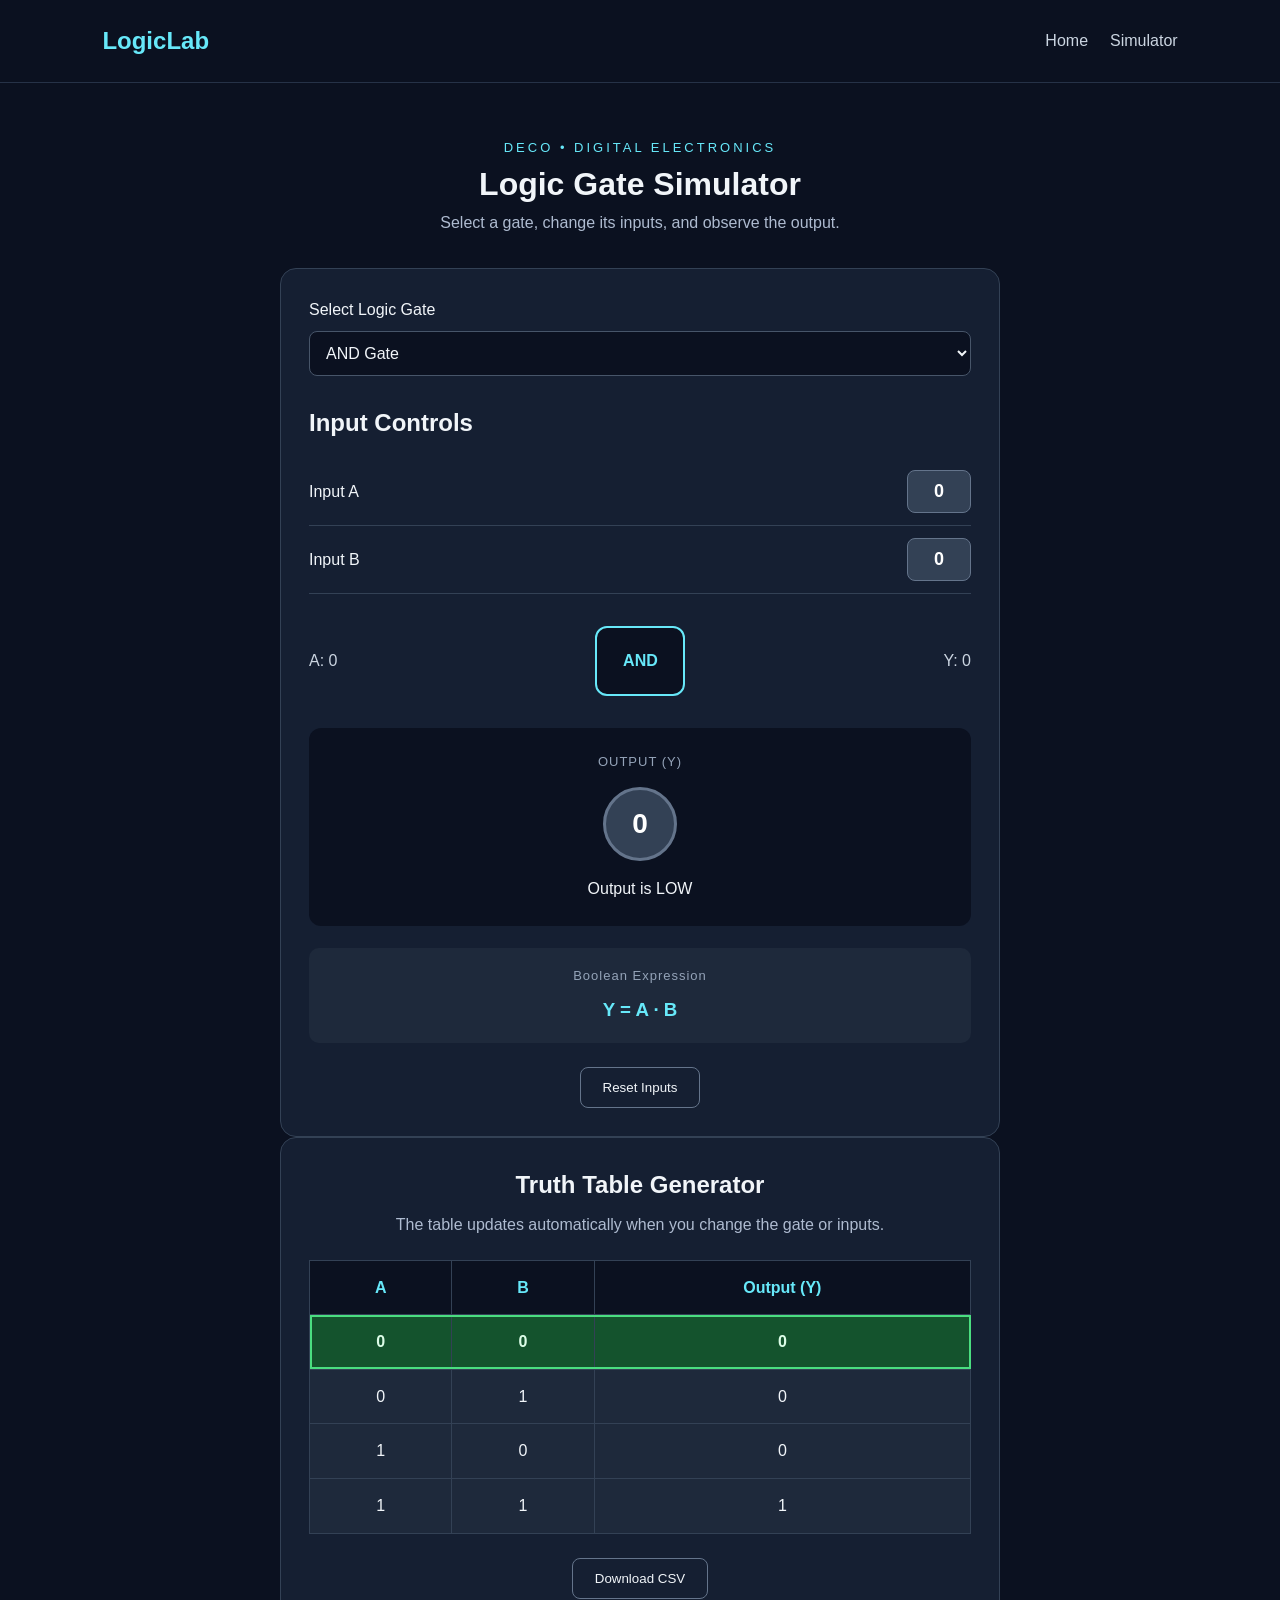
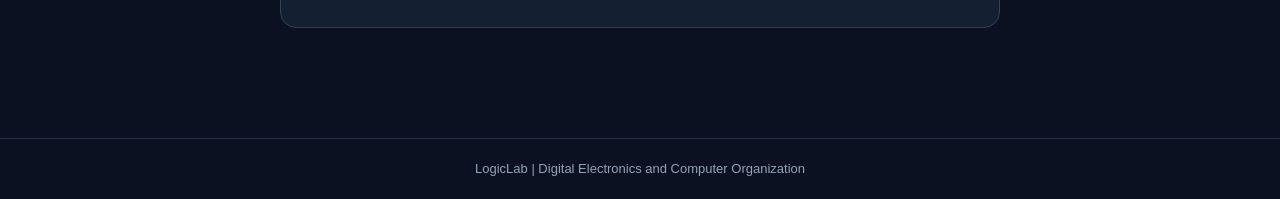
==== simulator.html @ de9a2284 "Initial commit: Build LogicLab simulator" ====
<!DOCTYPE html>
<html lang="en">
<head>
  <meta charset="UTF-8">
  <meta name="viewport" content="width=device-width, initial-scale=1.0">
  <title>LogicLab | Gate Simulator</title>
  <link rel="stylesheet" href="style.css">
</head>
<body>
  <header>
    <h2>LogicLab</h2>
    <nav>
      <a href="index.html">Home</a>
      <a href="simulator.html">Simulator</a>
    </nav>
  </header>

  <main class="simulator-container">
    <p class="tag">DECO • DIGITAL ELECTRONICS</p>
    <h1>Logic Gate Simulator</h1>
    <p class="description">
      Select a gate, change its inputs, and observe the output.
    </p>

    <section class="sim-card">
      <label for="gateSelect">Select Logic Gate</label>
      <select id="gateSelect">
        <option value="AND">AND Gate</option>
        <option value="OR">OR Gate</option>
        <option value="NOT">NOT Gate</option>
        <option value="NAND">NAND Gate</option>
        <option value="NOR">NOR Gate</option>
        <option value="XOR">XOR Gate</option>
        <option value="XNOR">XNOR Gate</option>
      </select>

      <h2>Input Controls</h2>

      <div class="input-row">
        <label for="inputA">Input A</label>
        <button id="inputA" class="switch" type="button"
                aria-pressed="false">0</button>
      </div>

      <div class="input-row" id="inputBRow">
        <label for="inputB">Input B</label>
        <button id="inputB" class="switch" type="button"
                aria-pressed="false">0</button>
      </div>

      <div class="circuit">
        <div class="signal">A: <span id="signalA">0</span></div>
        <div class="gate-symbol" id="gateSymbol">AND</div>
        <div class="signal">Y: <span id="signalY">0</span></div>
      </div>

      <div class="output-panel">
        <p>OUTPUT (Y)</p>
        <div id="outputLed" class="led">0</div>
        <p id="outputMessage">Output is LOW</p>
      </div>

      <div class="expression-panel">
        <p>Boolean Expression</p>
        <h3 id="expression">Y = A · B</h3>
      </div>

      <button id="resetButton" class="reset-btn" type="button">
        Reset Inputs
      </button>
    </section>
    
<section class="truth-card">
  <h2>Truth Table Generator</h2>
  <p class="table-description">
    The table updates automatically when you change the gate or inputs.
  </p>

  <div class="table-wrapper">
    <table id="truthTable">
      <thead>
        <tr>
           <th>A</th>
           <th id="columnB">B</th>
           <th id="outputHeader">Output (Y)</th>
       </tr>
   </thead>
      <tbody id="truthTableBody">
      </tbody>
    </table>
  </div>

  <button id="exportButton" class="reset-btn" type="button">
    Download CSV
  </button>
</section>

  </main>

  <footer>
    <p>LogicLab | Digital Electronics and Computer Organization</p>
  </footer>

  <script src="simulator.js"></script>
</body>
</html>
---- style.css ----
* {
  box-sizing: border-box;
  margin: 0;
  padding: 0;
}

body {
  font-family: Arial, sans-serif;
  background: #0b1120;
  color: #f1f5f9;
  line-height: 1.6;
}

header {
  display: flex;
  justify-content: space-between;
  align-items: center;
  padding: 22px 8%;
  border-bottom: 1px solid #263247;
}

header h2 {
  color: #67e8f9;
}

nav {
  display: flex;
  gap: 22px;
}

nav a {
  color: #cbd5e1;
  text-decoration: none;
}

nav a:hover {
  color: #67e8f9;
}

.hero {
  text-align: center;
  padding: 85px 20px 65px;
}

.tag {
  color: #67e8f9;
  letter-spacing: 3px;
  font-size: 13px;
}

.hero h1 {
  font-size: clamp(36px, 6vw, 60px);
  line-height: 1.15;
  margin: 20px 0;
}

.description {
  max-width: 600px;
  margin: 0 auto 30px;
  color: #aebbd0;
}

.start-btn {
  display: inline-block;
  padding: 13px 26px;
  background: #06b6d4;
  color: #07111f;
  text-decoration: none;
  font-weight: bold;
  border-radius: 8px;
}

.start-btn:hover {
  background: #67e8f9;
}

.gate-list {
  display: flex;
  flex-wrap: wrap;
  justify-content: center;
  gap: 14px;
  margin-top: 55px;
}

.gate {
  border: 1px solid #334155;
  background: #151f32;
  padding: 18px 28px;
  border-radius: 10px;
  color: #67e8f9;
  font-weight: bold;
}

.about {
  text-align: center;
  padding: 40px 20px 65px;
}

.about p {
  max-width: 650px;
  margin: 12px auto;
  color: #aebbd0;
}

footer {
  text-align: center;
  padding: 20px;
  border-top: 1px solid #263247;
  color: #94a3b8;
  font-size: 13px;
}

@media (max-width: 500px) {
  header {
    flex-direction: column;
    gap: 14px;
  }

  nav {
    gap: 14px;
  }

  .hero {
    padding-top: 55px;
  }
}


/* Day 2: Logic gate simulator */

.simulator-container {
  max-width: 760px;
  margin: 0 auto;
  padding: 55px 20px;
  text-align: center;
}

.sim-card {
  background: #151f32;
  border: 1px solid #334155;
  border-radius: 16px;
  padding: 28px;
  margin-top: 32px;
  text-align: left;
}

.sim-card > label,
.sim-card > select {
  display: block;
  width: 100%;
}

.sim-card > label {
  margin-bottom: 8px;
}

.sim-card select {
  padding: 12px;
  border-radius: 8px;
  background: #0b1120;
  color: #f1f5f9;
  border: 1px solid #475569;
  margin-bottom: 28px;
  font-size: 16px;
}

.sim-card h2 {
  margin-bottom: 16px;
}

.input-row {
  display: flex;
  align-items: center;
  justify-content: space-between;
  padding: 12px 0;
  border-bottom: 1px solid #334155;
}

.switch {
  width: 64px;
  padding: 10px;
  border: 1px solid #64748b;
  border-radius: 8px;
  color: white;
  background: #334155;
  cursor: pointer;
  font-size: 18px;
  font-weight: bold;
}

.switch.active {
  background: #15803d;
  border-color: #4ade80;
}

.switch:disabled {
  opacity: 0.4;
  cursor: not-allowed;
}

.circuit {
  display: flex;
  align-items: center;
  justify-content: space-between;
  gap: 12px;
  margin: 32px 0;
}

.signal {
  color: #cbd5e1;
}

.gate-symbol {
  background: #0b1120;
  border: 2px solid #67e8f9;
  color: #67e8f9;
  border-radius: 12px;
  padding: 20px 18px;
  font-weight: bold;
  text-align: center;
  min-width: 90px;
}

.output-panel {
  text-align: center;
  background: #0b1120;
  padding: 24px;
  border-radius: 12px;
}

.output-panel > p:first-child,
.expression-panel > p {
  color: #94a3b8;
  font-size: 13px;
  letter-spacing: 1px;
}

.led {
  display: inline-flex;
  width: 74px;
  height: 74px;
  margin: 15px 0;
  align-items: center;
  justify-content: center;
  border-radius: 50%;
  background: #334155;
  color: white;
  border: 3px solid #64748b;
  font-size: 28px;
  font-weight: bold;
}

.led.on {
  background: #22c55e;
  border-color: #86efac;
  color: #052e16;
  box-shadow: 0 0 22px #22c55e80;
}

.expression-panel {
  margin-top: 22px;
  text-align: center;
  padding: 18px;
  background: #1e293b;
  border-radius: 10px;
}

.expression-panel h3 {
  color: #67e8f9;
  margin-top: 8px;
}

.reset-btn {
  display: block;
  margin: 24px auto 0;
  padding: 12px 22px;
  border: 1px solid #64748b;
  background: transparent;
  color: #f1f5f9;
  border-radius: 8px;
  cursor: pointer;
}

.reset-btn:hover {
  background: #334155;
}

@media (max-width: 500px) {
  .sim-card {
    padding: 18px;
  }

  .circuit {
    gap: 6px;
  }

  .gate-symbol {
    min-width: 72px;
    padding: 16px 8px;
  }
}

.overbar {
  text-decoration: overline;
  text-decoration-thickness: 2px;
  text-decoration-color: #67e8f9;
  display: inline-block;
  padding-top: 4px;
}


/* Day 3: Truth table */

.truth-card {
  max-width: 760px;
  margin: 0 auto 55px;
  padding: 28px;
  background: #151f32;
  border: 1px solid #334155;
  border-radius: 16px;
}

.truth-card h2 {
  text-align: center;
  margin-bottom: 8px;
}

.table-description {
  text-align: center;
  color: #aebbd0;
  margin-bottom: 22px;
}

.table-wrapper {
  overflow-x: auto;
}

#truthTable {
  width: 100%;
  border-collapse: collapse;
  text-align: center;
}

#truthTable th,
#truthTable td {
  padding: 14px;
  border: 1px solid #334155;
}

#truthTable th {
  background: #0b1120;
  color: #67e8f9;
}

#truthTable tbody tr {
  background: #1e293b;
}

#truthTable tbody tr.active-row {
  background: #14532d;
  outline: 2px solid #4ade80;
  outline-offset: -2px;
}

#truthTable tbody tr.active-row td {
  color: #dcfce7;
  font-weight: bold;
}

@media (max-width: 500px) {
  .truth-card {
    padding: 16px;
    margin: 0 12px 35px;
  }

  #truthTable th,
  #truthTable td {
    padding: 10px 6px;
  }
}
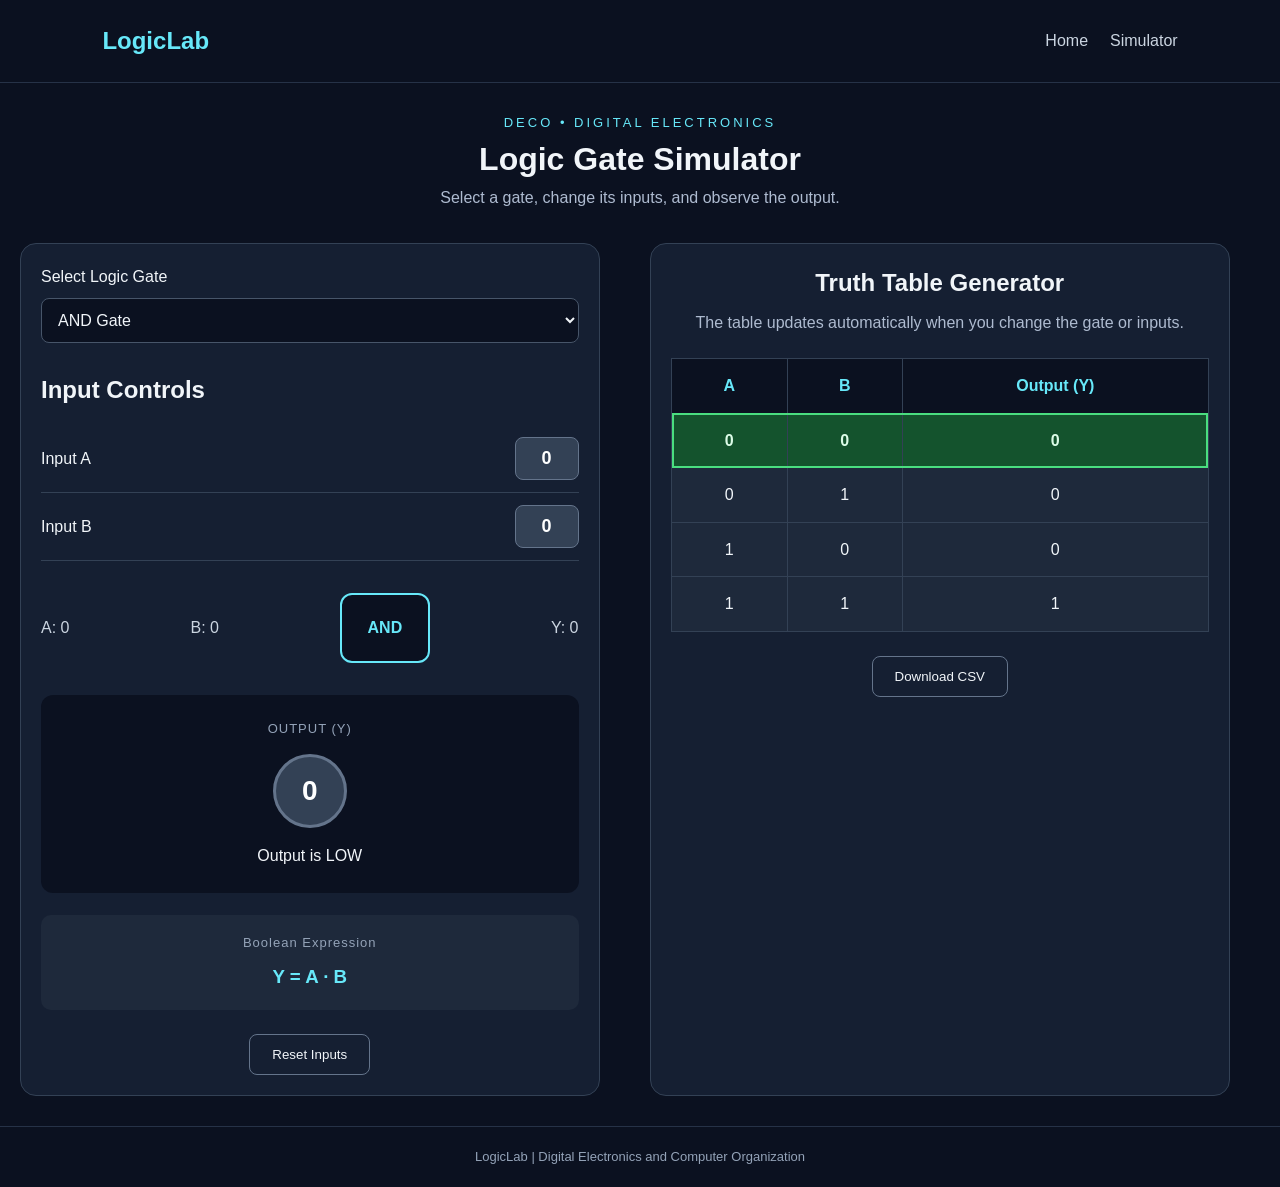
==== commit 41b8225f: "Properly alligned the text and all stuff" ====
--- a/simulator.html
+++ b/simulator.html
@@ -22,7 +22,7 @@
     <p class="description">
       Select a gate, change its inputs, and observe the output.
     </p>
-
+    <div class="simulator-layout">
     <section class="sim-card">
       <label for="gateSelect">Select Logic Gate</label>
       <select id="gateSelect">
@@ -49,11 +49,23 @@
                 aria-pressed="false">0</button>
       </div>
 
+      
       <div class="circuit">
-        <div class="signal">A: <span id="signalA">0</span></div>
+        <div class="signal">
+          A: <span id="signalA">0</span>
+        </div>
+
+        <div class="signal" id="signalBDisplay">
+          B: <span id="signalB">0</span>
+        </div>
+
         <div class="gate-symbol" id="gateSymbol">AND</div>
-        <div class="signal">Y: <span id="signalY">0</span></div>
+
+        <div class="signal">
+          Y: <span id="signalY">0</span>
+        </div>
       </div>
+
 
       <div class="output-panel">
         <p>OUTPUT (Y)</p>
@@ -94,8 +106,8 @@
   <button id="exportButton" class="reset-btn" type="button">
     Download CSV
   </button>
-</section>
-
+ </section>
+ </div> 
   </main>
 
   <footer>
--- a/style.css
+++ b/style.css
@@ -379,3 +379,86 @@
     padding: 10px 6px;
   }
 }
+
+/* Side-by-side layout */
+.simulator-layout {
+  display: grid;
+  grid-template-columns: repeat(2, minmax(0, 1fr));
+  gap: 24px;
+  align-items: stretch;
+  width: 100%;
+  margin-top: 32px;
+}
+
+/* Equal dimensions for both boxes */
+.simulator-layout .sim-card,
+.simulator-layout .truth-card {
+  width: 100%;
+  max-width: none;
+  min-width: 0;
+  height: 100%;
+  margin: 0;
+  box-sizing: border-box;
+}
+
+/* Consistent box spacing */
+.simulator-layout .sim-card,
+.simulator-layout .truth-card {
+  padding: 24px;
+}
+
+/* Keep the table inside its box */
+.table-wrapper {
+  width: 100%;
+  overflow-x: auto;
+}
+
+/* Responsive layout for tablets and mobile */
+@media (max-width: 768px) {
+  .simulator-layout {
+    grid-template-columns: 1fr;
+  }
+
+  .simulator-layout .sim-card,
+  .simulator-layout .truth-card {
+    height: auto;
+  }
+}
+
+/* Increase the overall container width */
+.simulator-container {
+  max-width: 1400px;
+  padding: 30px 20px;
+}
+
+/* Make both boxes wider and shorter */
+.simulator-layout {
+  grid-template-columns: repeat(2, minmax(0, 1fr));
+  gap: 20px;
+  align-items: stretch;
+}
+
+.simulator-layout .sim-card,
+.simulator-layout .truth-card {
+  width: 95%;
+  min-height: 350px;
+  padding: 20px;
+  margin: 0;
+  box-sizing: border-box;
+}
+
+.circuit {
+  display: flex;
+  align-items: center;
+  justify-content: space-between;
+  gap: 12px;
+}
+
+.signal {
+  white-space: nowrap;
+}
+
+.signal[hidden] {
+  display: none;
+}
+
